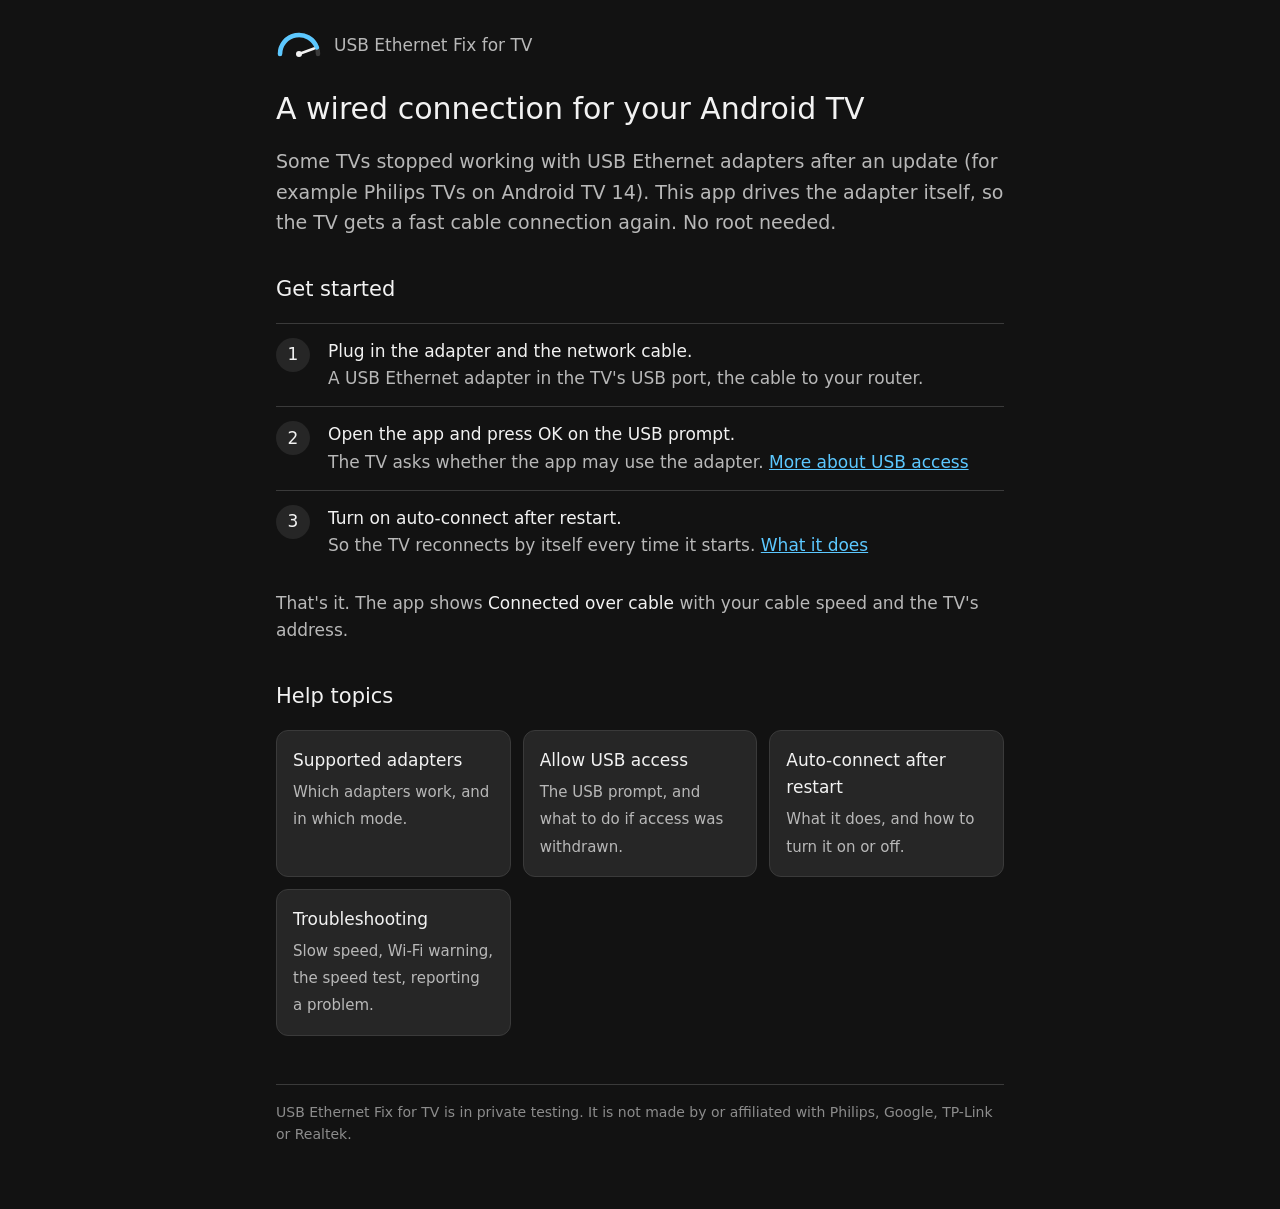
==== index.html @ 6ba89857 "Help pages for USB Ethernet Fix for TV Co-Authored-By: Claude Opus 5.5 <noreply@anthropic.com>" ====
<!doctype html>
<html lang="en">
<head>
<meta charset="utf-8">
<meta name="viewport" content="width=device-width, initial-scale=1">
<title>USB Ethernet Fix for TV · Help</title>
<meta name="description" content="Help for USB Ethernet Fix for TV: a wired connection over a USB Ethernet adapter on Android TV, without root.">
<link rel="stylesheet" href="style.css">
</head>
<body>
<main>
<header class="site">
  <svg viewBox="14 26 92 54" aria-hidden="true"><path d="M22 70A38 38 0 0 1 98 70" fill="none" stroke="#3A3A3A" stroke-width="9" stroke-linecap="round"/><path d="M22 70A38 38 0 0 1 95.7 57" fill="none" stroke="#5CC8FF" stroke-width="9" stroke-linecap="round"/><path d="M60 70L90.1 59.1" stroke="#F2F2F2" stroke-width="5" stroke-linecap="round"/><circle cx="60" cy="70" r="6" fill="#F2F2F2"/></svg>
  <a href="./">USB Ethernet Fix for TV</a>
</header>

<h1>A wired connection for your Android TV</h1>
<p class="lead">Some TVs stopped working with USB Ethernet adapters after an update (for example Philips TVs on Android TV 14). This app drives the adapter itself, so the TV gets a fast cable connection again. No root needed.</p>

<h2>Get started</h2>
<ol class="steps">
  <li><strong>Plug in the adapter and the network cable.</strong><br>A USB Ethernet adapter in the TV's USB port, the cable to your router.</li>
  <li><strong>Open the app and press OK on the USB prompt.</strong><br>The TV asks whether the app may use the adapter. <a href="usb-access.html">More about USB access</a></li>
  <li><strong>Turn on auto-connect after restart.</strong><br>So the TV reconnects by itself every time it starts. <a href="auto-connect.html">What it does</a></li>
</ol>
<p>That's it. The app shows <strong>Connected over cable</strong> with your cable speed and the TV's address.</p>

<h2>Help topics</h2>
<div class="cards">
  <a class="card" href="adapters.html"><strong>Supported adapters</strong><span>Which adapters work, and in which mode.</span></a>
  <a class="card" href="usb-access.html"><strong>Allow USB access</strong><span>The USB prompt, and what to do if access was withdrawn.</span></a>
  <a class="card" href="auto-connect.html"><strong>Auto-connect after restart</strong><span>What it does, and how to turn it on or off.</span></a>
  <a class="card" href="troubleshooting.html"><strong>Troubleshooting</strong><span>Slow speed, Wi-Fi warning, the speed test, reporting a problem.</span></a>
</div>

<footer>
  USB Ethernet Fix for TV is in private testing. It is not made by or affiliated with Philips, Google, TP-Link or Realtek.
</footer>
</main>
</body>
</html>
---- style.css ----
:root {
  --bg: #121212;
  --surface: #1e1e1e;
  --surface-2: #262626;
  --text: #f2f2f2;
  --text-2: #b8b8b8;
  --text-3: #8c8c8c;
  --border: #3a3a3a;
  --accent: #5cc8ff;
  --ok: #4ade80;
  --warn: #fbbf24;
}
* { box-sizing: border-box; }
html { -webkit-text-size-adjust: 100%; }
body {
  margin: 0;
  background: var(--bg);
  color: var(--text);
  font: 17px/1.6 Roboto, system-ui, -apple-system, "Segoe UI", sans-serif;
}
main { max-width: 760px; margin: 0 auto; padding: 24px 16px 64px; }
header.site { display: flex; align-items: center; gap: 12px; padding: 8px 0 24px; }
header.site svg { width: 46px; height: 27px; flex: none; }
header.site a { color: var(--text-2); font-weight: 500; text-decoration: none; }
h1 { font-size: 30px; line-height: 1.2; margin: 8px 0 12px; font-weight: 500; }
h2 { font-size: 21px; margin: 36px 0 10px; font-weight: 500; }
p, li { color: var(--text-2); }
strong { color: var(--text); font-weight: 500; }
a { color: var(--accent); }
.lead { font-size: 19px; color: var(--text-2); }
ol.steps { list-style: none; padding: 0; margin: 16px 0; counter-reset: s; }
ol.steps li { counter-increment: s; position: relative; padding: 14px 0 14px 52px; border-top: 1px solid var(--border); }
ol.steps li::before {
  content: counter(s); position: absolute; left: 0; top: 14px; width: 34px; height: 34px; border-radius: 50%;
  background: var(--surface-2); color: var(--text); display: flex; align-items: center; justify-content: center; font-weight: 500;
}
.cards { display: grid; gap: 12px; grid-template-columns: repeat(auto-fit, minmax(220px, 1fr)); margin: 16px 0; }
.card { display: block; background: var(--surface-2); border: 1px solid var(--border); border-radius: 12px; padding: 16px; text-decoration: none; }
.card strong { display: block; margin-bottom: 4px; }
.card span { color: var(--text-2); font-size: 15px; }
.card:hover, .card:focus-visible { border-color: var(--accent); outline: none; }
table { width: 100%; border-collapse: collapse; margin: 12px 0; font-size: 15px; }
th, td { text-align: left; padding: 10px 8px; border-bottom: 1px solid var(--border); vertical-align: top; }
th { color: var(--text-3); font-weight: 500; }
td { color: var(--text-2); }
.table-wrap { overflow-x: auto; }
.tag { display: inline-block; padding: 1px 8px; border-radius: 999px; font-size: 13px; font-weight: 500; }
.tag.ok { background: #16331f; color: var(--ok); }
.tag.maybe { background: #3a2e0b; color: var(--warn); }
.note { background: var(--surface); border-left: 3px solid var(--warn); padding: 12px 16px; margin: 16px 0; color: var(--text-2); }
code { background: var(--surface-2); padding: 1px 6px; border-radius: 6px; font-size: 15px; color: var(--text); }
footer { margin-top: 48px; padding-top: 16px; border-top: 1px solid var(--border); color: var(--text-3); font-size: 14px; }
footer a { color: var(--text-2); }
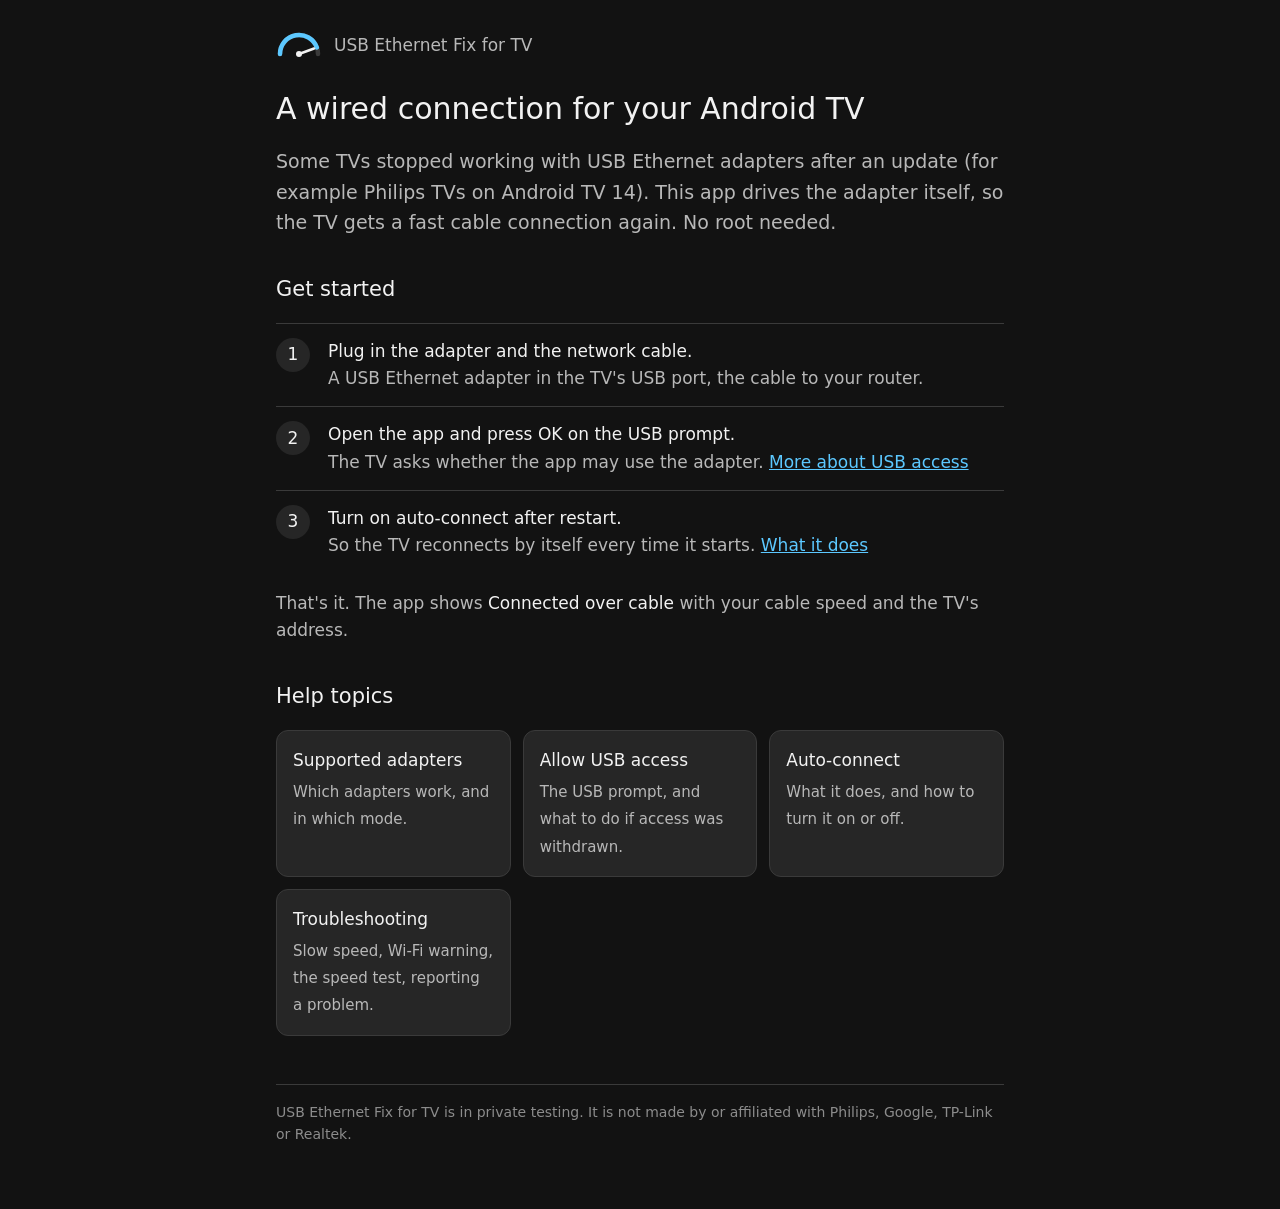
==== commit 87e0b13a: "Rename to Auto-connect and About & Support, as in the app Co-Authored-By: Claude Opus 5.5 <noreply@a" ====
--- a/index.html
+++ b/index.html
@@ -29,7 +29,7 @@
 <div class="cards">
   <a class="card" href="adapters.html"><strong>Supported adapters</strong><span>Which adapters work, and in which mode.</span></a>
   <a class="card" href="usb-access.html"><strong>Allow USB access</strong><span>The USB prompt, and what to do if access was withdrawn.</span></a>
-  <a class="card" href="auto-connect.html"><strong>Auto-connect after restart</strong><span>What it does, and how to turn it on or off.</span></a>
+  <a class="card" href="auto-connect.html"><strong>Auto-connect</strong><span>What it does, and how to turn it on or off.</span></a>
   <a class="card" href="troubleshooting.html"><strong>Troubleshooting</strong><span>Slow speed, Wi-Fi warning, the speed test, reporting a problem.</span></a>
 </div>
 
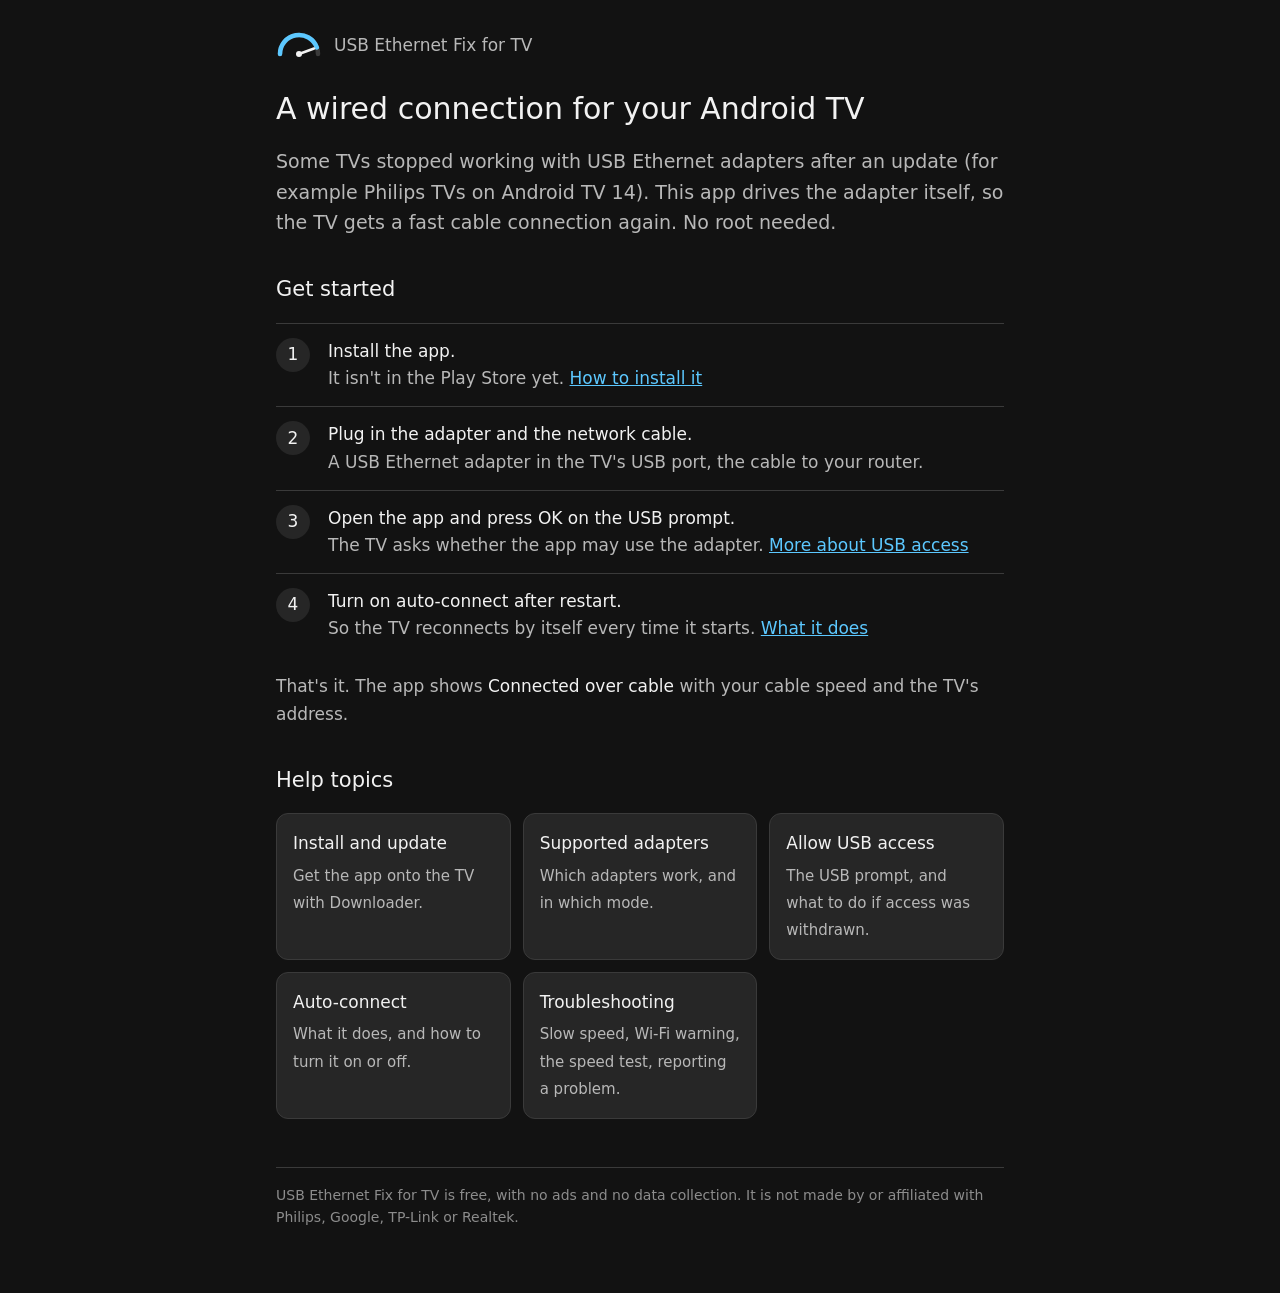
==== commit d3db4553: "Install page and /get download link for the GitHub release Co-Authored-By: Claude Opus 5.5 <noreply@" ====
--- a/index.html
+++ b/index.html
@@ -19,6 +19,7 @@
 
 <h2>Get started</h2>
 <ol class="steps">
+  <li><strong>Install the app.</strong><br>It isn't in the Play Store yet. <a href="install.html">How to install it</a></li>
   <li><strong>Plug in the adapter and the network cable.</strong><br>A USB Ethernet adapter in the TV's USB port, the cable to your router.</li>
   <li><strong>Open the app and press OK on the USB prompt.</strong><br>The TV asks whether the app may use the adapter. <a href="usb-access.html">More about USB access</a></li>
   <li><strong>Turn on auto-connect after restart.</strong><br>So the TV reconnects by itself every time it starts. <a href="auto-connect.html">What it does</a></li>
@@ -27,6 +28,7 @@
 
 <h2>Help topics</h2>
 <div class="cards">
+  <a class="card" href="install.html"><strong>Install and update</strong><span>Get the app onto the TV with Downloader.</span></a>
   <a class="card" href="adapters.html"><strong>Supported adapters</strong><span>Which adapters work, and in which mode.</span></a>
   <a class="card" href="usb-access.html"><strong>Allow USB access</strong><span>The USB prompt, and what to do if access was withdrawn.</span></a>
   <a class="card" href="auto-connect.html"><strong>Auto-connect</strong><span>What it does, and how to turn it on or off.</span></a>
@@ -34,7 +36,7 @@
 </div>
 
 <footer>
-  USB Ethernet Fix for TV is in private testing. It is not made by or affiliated with Philips, Google, TP-Link or Realtek.
+  USB Ethernet Fix for TV is free, with no ads and no data collection. It is not made by or affiliated with Philips, Google, TP-Link or Realtek.
 </footer>
 </main>
 </body>
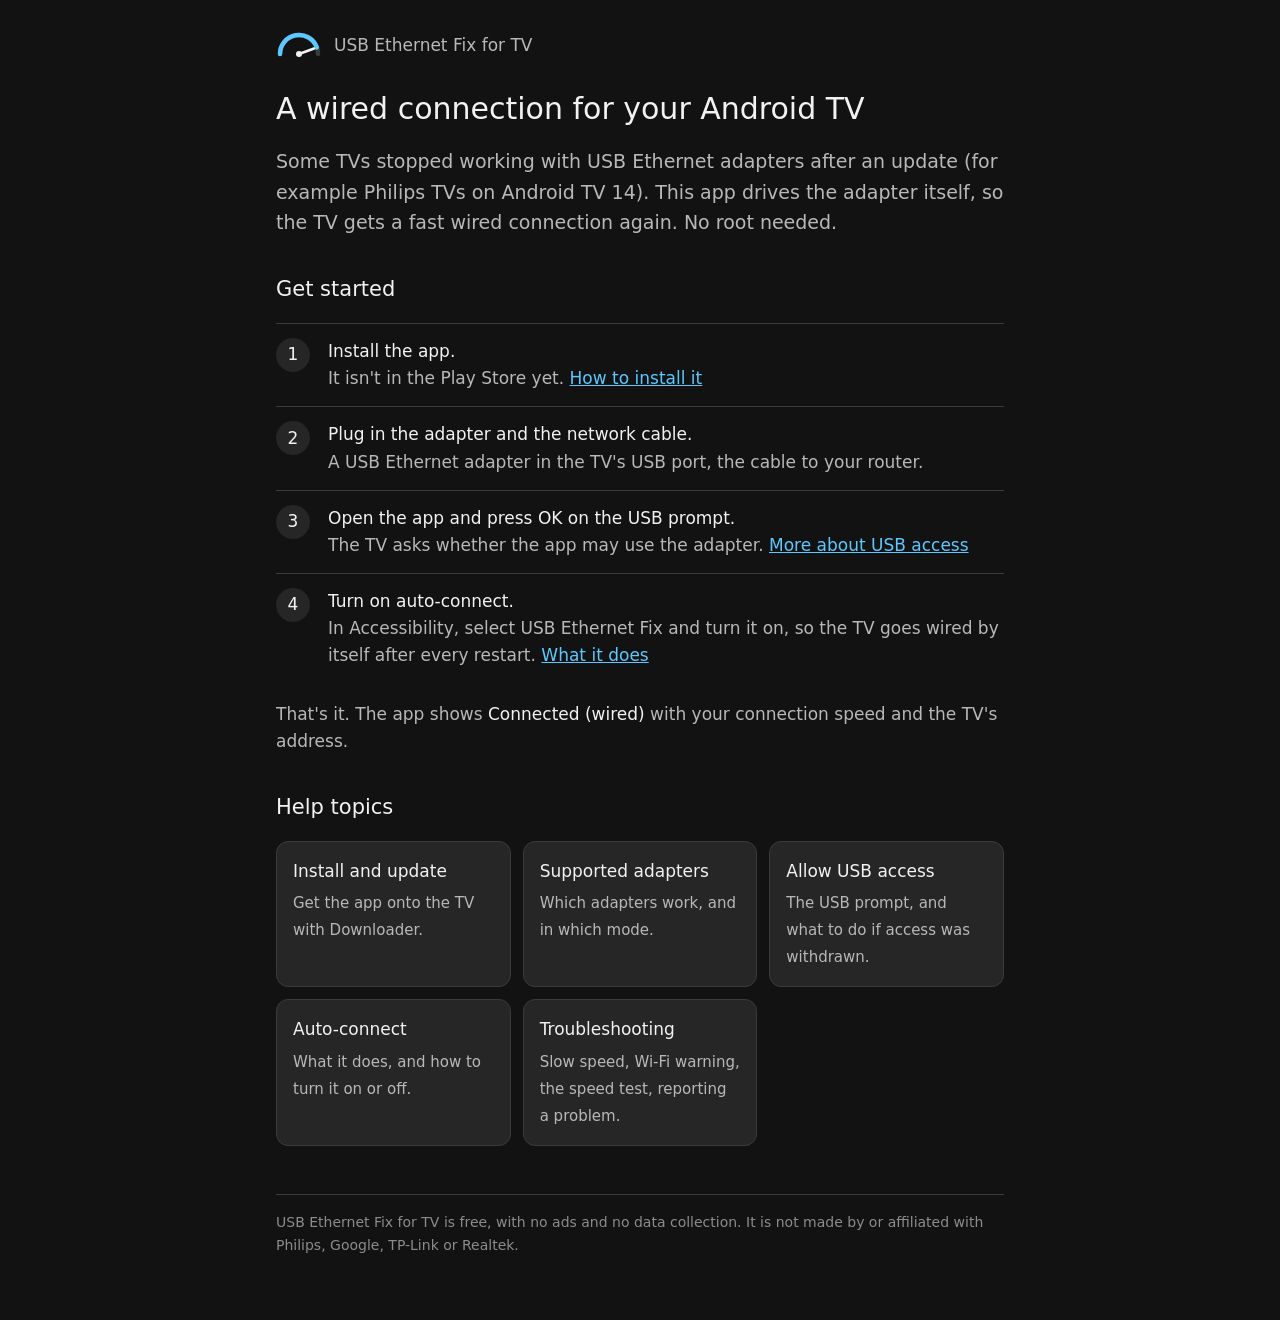
==== commit 134947ad: "Help pages: wired wording, Full Speed is the default, auto-connect step names the helper Co-Authored" ====
--- a/index.html
+++ b/index.html
@@ -15,16 +15,16 @@
 </header>
 
 <h1>A wired connection for your Android TV</h1>
-<p class="lead">Some TVs stopped working with USB Ethernet adapters after an update (for example Philips TVs on Android TV 14). This app drives the adapter itself, so the TV gets a fast cable connection again. No root needed.</p>
+<p class="lead">Some TVs stopped working with USB Ethernet adapters after an update (for example Philips TVs on Android TV 14). This app drives the adapter itself, so the TV gets a fast wired connection again. No root needed.</p>
 
 <h2>Get started</h2>
 <ol class="steps">
   <li><strong>Install the app.</strong><br>It isn't in the Play Store yet. <a href="install.html">How to install it</a></li>
   <li><strong>Plug in the adapter and the network cable.</strong><br>A USB Ethernet adapter in the TV's USB port, the cable to your router.</li>
   <li><strong>Open the app and press OK on the USB prompt.</strong><br>The TV asks whether the app may use the adapter. <a href="usb-access.html">More about USB access</a></li>
-  <li><strong>Turn on auto-connect after restart.</strong><br>So the TV reconnects by itself every time it starts. <a href="auto-connect.html">What it does</a></li>
+  <li><strong>Turn on auto-connect.</strong><br>In Accessibility, select USB Ethernet Fix and turn it on, so the TV goes wired by itself after every restart. <a href="auto-connect.html">What it does</a></li>
 </ol>
-<p>That's it. The app shows <strong>Connected over cable</strong> with your cable speed and the TV's address.</p>
+<p>That's it. The app shows <strong>Connected (wired)</strong> with your connection speed and the TV's address.</p>
 
 <h2>Help topics</h2>
 <div class="cards">
